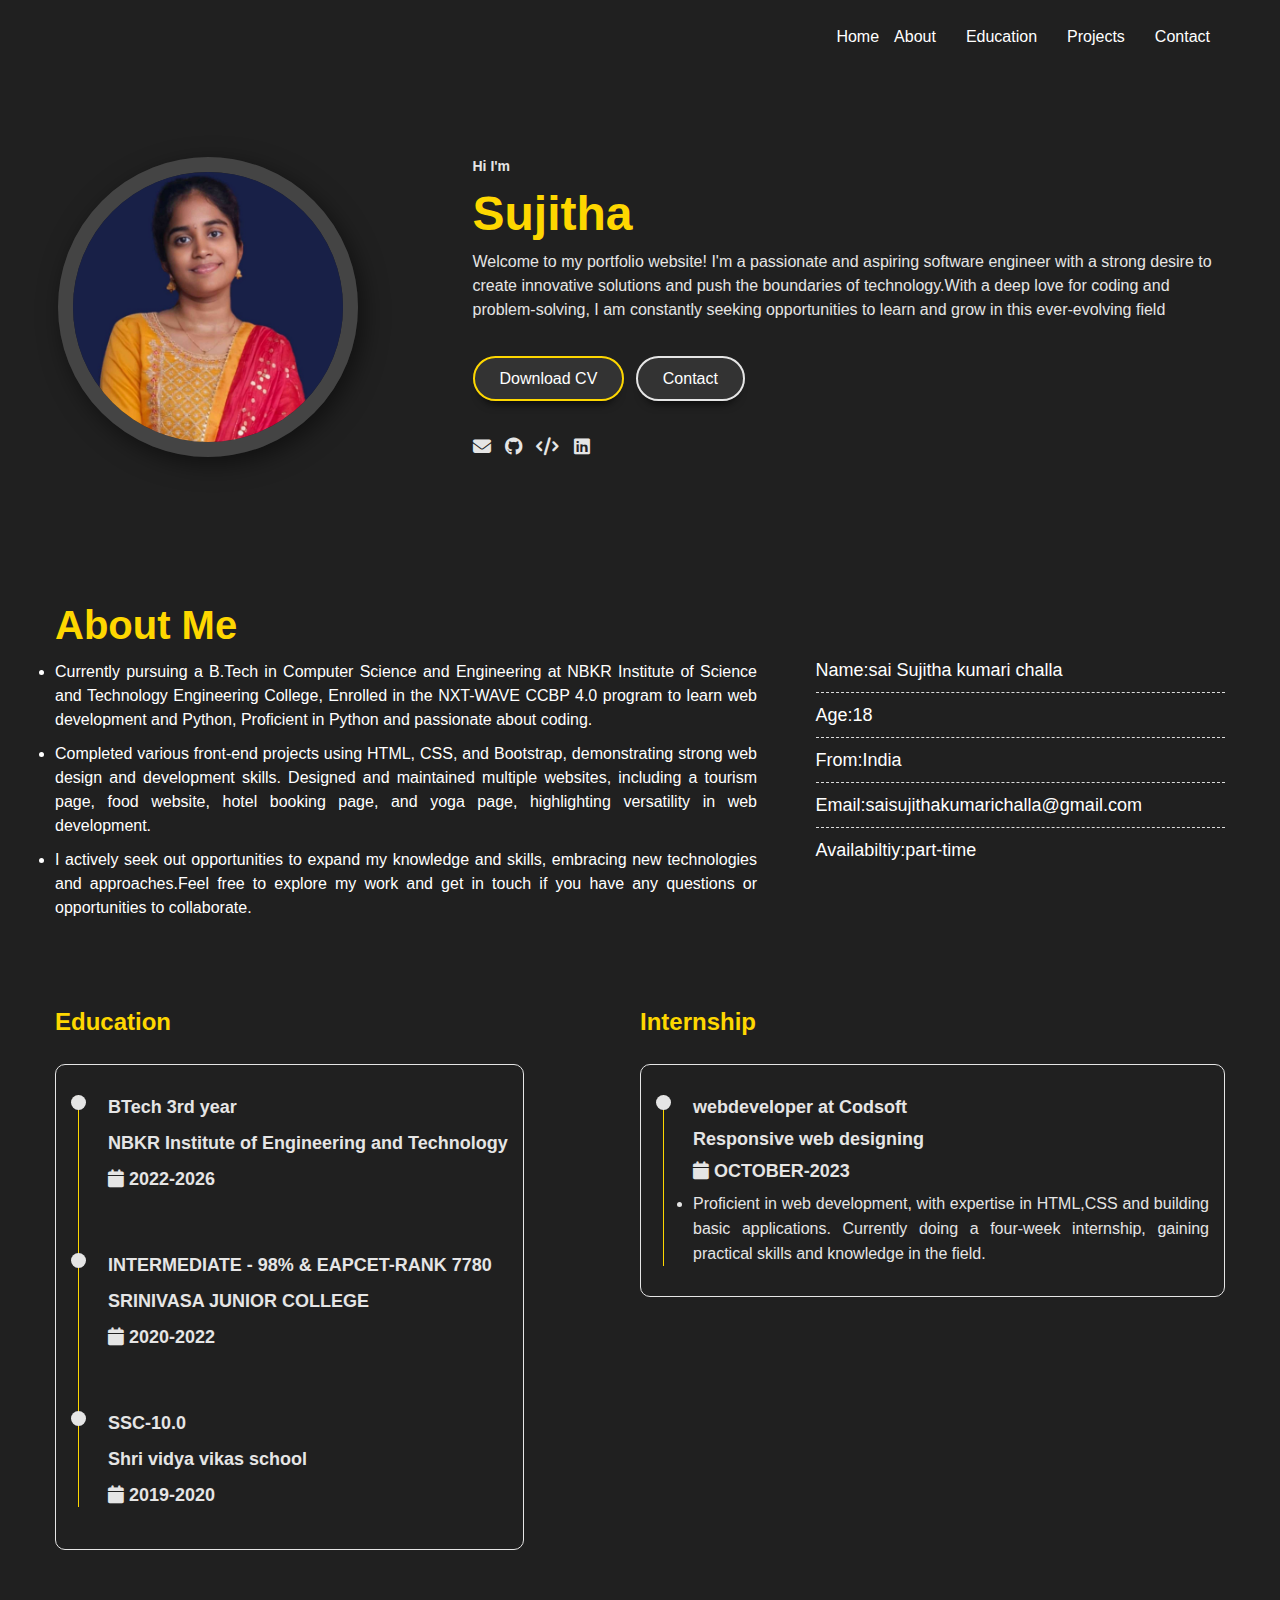
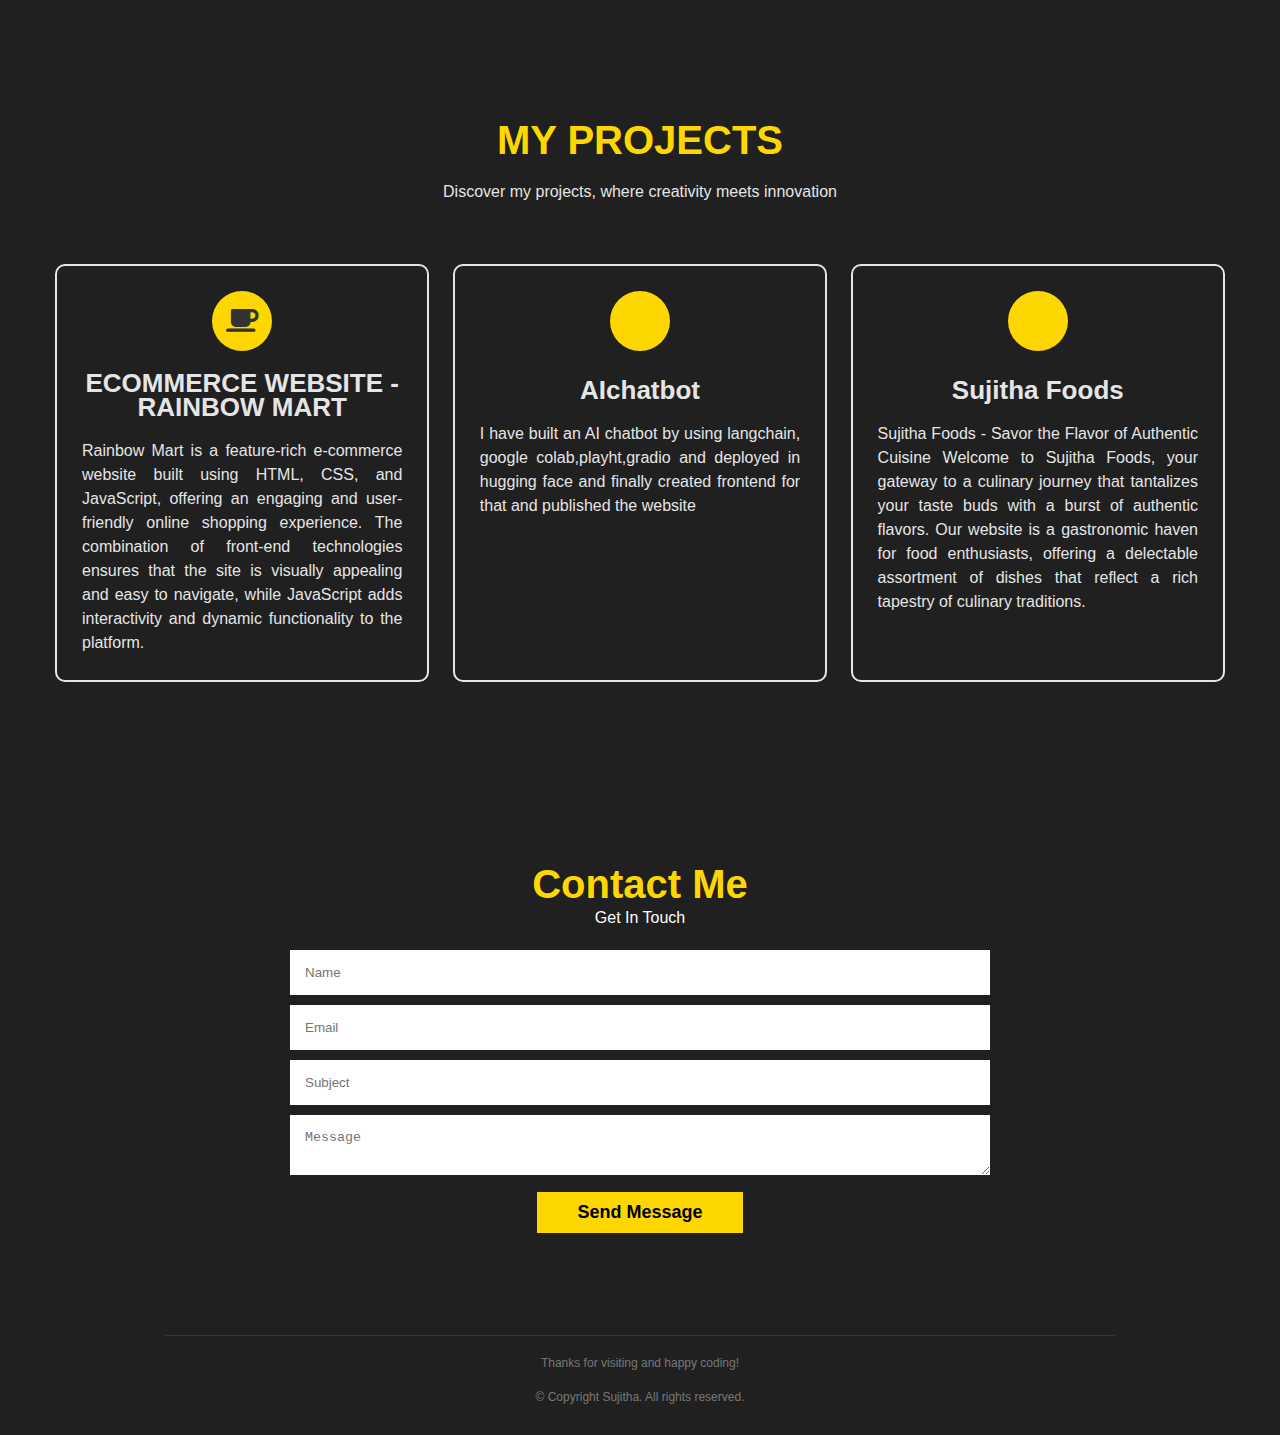
==== index.html @ 828e31e3 "Update and rename portfolio.html to index.html" ====
<!DOCTYPE html>
<html lang="en">

<head>
    <meta charset="UTF-8">
    <meta http-equiv="X-UA-Compatible" content="IE=edge">
    <meta name="viewport" content="width=device-width, initial-scale=1.0">
    <title>Sujitha Challa</title>
    <link rel="icon" href="https://i.ibb.co/zRsTj3p/Frame-1-37.png">


    <link rel="stylesheet" href="portfolio.css">
    <link rel="stylesheet" href="https://cdnjs.cloudflare.com/ajax/libs/font-awesome/6.4.0/css/all.min.css" class="stylesheet">
</head>

<body>


    <header class="header-area">
        <div class="container">
            <div class="header">

                <a href="" class="logo">
                    <img src="https://i.pinimg.com/originals/dc/09/54/dc0954a7d3904fd05b177b62f11bd2fe.jpg" alt="" class="signature">

                </a>

                <ul class="navbar">
                    <li><a href="#home">Home</a></li>
                    <li><a href="#about">About</a></li>
                    <li><a href="#education">Education</a></li>
                    <li><a href="#projects">Projects</a></li>
                    <li><a href="#contact">Contact</a></li>
                </ul>

                <div class="menu_icon">
                    <i class="fa fa-bars"></i>
                </div>

            </div>
        </div>
    </header>


    <div class="FirstElement" id="home">
        <div class="profile-photo">
            <img src="sujitha.jpg" alt="profile picture">
        </div>
        <div class="profile-text">
            <h5>Hi I'm </h5><br>
            <h1>Sujitha</h1><br>
            <p>Welcome to my portfolio website! I'm a passionate and aspiring software engineer with a strong desire to create innovative solutions and push the boundaries of technology.With a deep love for coding and problem-solving, I am constantly seeking opportunities to learn and grow in this ever-evolving field</p>

            <div class="btn-group">
                <a href="" class="btn   active">Download CV</a>
                <a href="" class="btn">Contact</a>
            </div>

            <div class="social">
                <a href=""><i class="fa fa-envelope"></i></a>
                <a href="https://github.com/saisujitha97"><i class="fa-brands fa-github"></i></a>
                <a href="https://leetcode.com/sujitha97/"><i class="fa fa-code"></i></a>
                <a href="https://linkedin.com/in/sai-sujitha-kumari-challa-22b56024a"><i class="fa-brands fa-linkedin"></i></a>
            </div>
        </div>
    </div>


    <section class="about-area" id="about">
        <div class="container">
            <div class="about">

                <div class="about-content">
                    <h4>About Me</h4>
                    <ul>
                        <li>Currently pursuing a B.Tech in Computer Science and Engineering at NBKR Institute of Science and Technology Engineering College,
                            Enrolled in the NXT-WAVE CCBP 4.0 program to learn web development and Python,
                            Proficient in Python and passionate about coding.</li>
                        <li> Completed various front-end projects using HTML, CSS, and Bootstrap, demonstrating strong web design and development skills.
                            Designed and maintained multiple websites, including a tourism page, food website, hotel booking page, and yoga page, highlighting versatility in web development.</li>
                        <li> I actively seek out opportunities to expand my knowledge and skills, embracing new technologies and approaches.Feel free to explore my work and get in touch if you have any questions or opportunities to collaborate. </li>
                    </ul>
                </div>

                <div class="about-skills">
                    <ul>
                        <li>Name:sai Sujitha kumari challa</li>
                        <li>Age:18</li>
                        <li>From:India</li>
                        <li>Email:saisujithakumarichalla@gmail.com</li>
                        <li>Availabiltiy:part-time</li>

                    </ul>
                </div>
            </div>
        </div>
    </section>



    <section class="education-content" id="education">
        <div class="container">
            <div class="row">
                <div class="education ">
                    <h3 class="title">Education</h3>
                    <div class="row">
                        <div class="timeline-box">
                            <div class="timeline">

                                <!-- Timeline-item -->
                                <div class="timeline-item">
                                    <div class="circle-dot"></div>
                                    <h3 class="timeline-title">
                                        BTech 3rd year
                                    </h3>
                                    <h4 class="timeline-title">NBKR Institute of Engineering and Technology</h4>
                                    <h4 class="timeline-title">
                                        <i class="fa fa-calendar"></i> 2022-2026
                                    </h4>
                                </div>

                                <div class="timeline-item">
                                    <div class="circle-dot"></div>
                                    <h3 class="timeline-title">INTERMEDIATE - 98% & EAPCET-RANK 7780</h3>
                                    <h4 class="timeline-title">SRINIVASA JUNIOR COLLEGE</h4>
                                    <h4 class="timeline-title">
                                        <i class="fa fa-calendar"></i> 2020-2022
                                    </h4>
                                </div>
                                <!-- Timeline-item -->
                                <div class="timeline-item">
                                    <div class="circle-dot"></div>
                                    <h3 class="timeline-title">
                                        SSC-10.0
                                    </h3>
                                    <h4 class="timeline-title"> Shri vidya vikas school</h4>
                                    <h4 class="timeline-title">
                                        <i class="fa fa-calendar"></i> 2019-2020
                                    </h4>
                                </div>

                            </div>
                        </div>
                    </div>
                </div>
                <div class="internship">
                    <h3 class="title">Internship</h3>
                    <div class="row">
                        <div class="timeline-box">
                            <div class="timeline">

                                <!-- Timeline-item -->
                                <div class="timeline-item">
                                    <div class="circle-dot"></div>
                                    <h3 class="timeline-title">
                                        webdeveloper at Codsoft
                                    </h3>
                                    <h4 class="timeline-title">Responsive web designing</h4>
                                    <h4 class="timeline-title">
                                        <i class="fa fa-calendar"></i> OCTOBER-2023
                                    </h4>
                                    <li class="timeline-text">Proficient in web development, with expertise in HTML,CSS and building basic applications. Currently doing a four-week internship, gaining practical skills and knowledge in the field.
                                    </li>
                                </div>



                            </div>
                        </div>
                    </div>
                </div>
            </div>
        </div>
    </section>


    <section class="project-content" id="projects">
        <div class="container">
            <div class="project-title">
                <h4>My Projects</h4>
                <p>Discover my projects, where creativity meets innovation</p>
            </div>
            <div class="projects">
                <!-- 1st Project -->
                <div class="project">
                    <i class="fa fa-coffee" href="https://rainbowmart.ccbp.tech/"></i>
                    <h4>ECOMMERCE WEBSITE - RAINBOW MART</h4>
                    <p>Rainbow Mart is a feature-rich e-commerce website built using HTML, CSS, and JavaScript, offering an engaging and user-friendly online shopping experience. The combination of front-end technologies ensures that the site is visually appealing and easy to navigate, while JavaScript adds interactivity and dynamic functionality to the platform.</p>
                </div>
                <!-- 2nd Project -->
                <div class="project" href="https://sujithaaibot.ccbp.tech/">
                    <i class="fa fa-ai"></i>
                    <h4>AIchatbot</h4>
                    <p>I have built an AI chatbot by using langchain, google colab,playht,gradio and deployed in hugging face and finally created frontend for that and published the website</p>
                </div>
                <!-- 3rd Project -->
                
                <div class="project">
                    <i class="fa fa-rice"></i>
                    <h4>Sujitha foods</h4>
                    <p>Sujitha Foods - Savor the Flavor of Authentic Cuisine

                        Welcome to Sujitha Foods, your gateway to a culinary journey that tantalizes your taste buds with a burst of authentic flavors. Our website is a gastronomic haven for food enthusiasts, offering a delectable assortment of dishes that reflect a rich tapestry of culinary traditions.</p>
                </div>
            </div>
        </div>
    </section>



    <section class="contact-content" id="contact">
        <div class="container">
            <div class="contact-title">
                <h4>Contact Me</h4>
                <p>Get In Touch</p>
            </div>
            <div class="contact">
                <form name="submitToGoogleSheet">
                    <input type="text" name="NAME" placeholder="Name" required>
                    <input type="email" name="EMAIL" placeholder="Email" required>
                    <input type="text" name="SUBJECT" placeholder="Subject">
                    <textarea name="MESSAGE" placeholder="Message"></textarea>
                    <input type="submit" value="Send Message" class="submit">
                </form>
                <span id="msg"></span>
            </div>
        </div>
    </section>

    <script src="https://code.jquery.com/jquery-3.7.0.min.js" integrity="sha256-2Pmvv0kuTBOenSvLm6bvfBSSHrUJ+3A7x6P5Ebd07/g=" crossorigin="anonymous"></script>
    <script src="https://cdn.jsdelivr.net/npm/typed.js@2.0.12"></script>
    <script src="https://unpkg.com/scrollreveal"></script>
   


    <footer class="footer">
        <small class="message">Thanks for visiting and happy coding!</small>
        <small class="copyright">&copy; Copyright Sujitha. All rights reserved.</small>
    </footer>

</body>

</html>
---- portfolio.css ----
@import url('https://fonts.googleapis.com/css2?family=Bree+Serif&family=Caveat:wght@400;700&family=Lobster&family=Monoton&family=Open+Sans:ital,wght@0,400;0,700;1,400;1,700&family=Playfair+Display+SC:ital,wght@0,400;0,700;1,700&family=Playfair+Display:ital,wght@0,400;0,700;1,700&family=Roboto:ital,wght@0,400;0,700;1,400;1,700&family=Source+Sans+Pro:ital,wght@0,400;0,700;1,700&family=Work+Sans:ital,wght@0,400;0,700;1,700&display=swap');

* {
    margin: 0;
    padding: 0;
    box-sizing: border-box;
    scroll-behavior: smooth;
}

a {
    text-decoration: none;
    color: #fff;
    transition: 0.3s;
}

ul {
    list-style: none;
}

img {
    max-width: 100%;
}

body {
    font-family: 'Lexend', sans-serif;
    font-size: 16px;
    line-height: 24px;
    background-color: #202020;
}

.container {
    width: 1170px;
    margin: auto;
}




/*---------------------------Header---------------------------*/

.header-area {
    padding: 25px 0;
    transition: padding .3s;
}

.header-area.sticky {
    position: fixed;
    top: 0;
    left: 0;
    width: 100%;
    z-index: 99;
    background-color: #202020;
    padding: 5px;
}

.header {
    display: flex;
    justify-content: space-between;
    align-items: center;
    /* padding-bottom: 2rem; */
}

.logo {
    display: flex;
    align-items: center;
    position: relative;
    text-transform: uppercase;
    font-size: 26px;
    font-weight: 700;
}

.logo .fa-bolt {
    color: #fed700;
    font-size: 19.5px;
    position: absolute;
    top: 60%;
    left: 100%;
    transform: translate(-50%, -50%);
    z-index: 1;
}

.signature {
    width: 100px;
    height: auto;
    margin-right: 10px;
}

.header ul li:first-child {
    margin-right: auto;
}

.header ul {
    display: flex;
    align-items: center;
}

.header ul li {
    margin: 0 15px;
}

.header ul li a {
    text-transform: capitalize;
    display: block;
}

.header ul li a.active {
    color: #fed700;
}

.header ul li a:hover {
    color: #fed700;
}

.header .menu_icon {
    color: #fff;
    font-size: 18px;
    cursor: pointer;
    display: none;
}


/*---------------------------HomePage--------------------------*/

.FirstElement {
    display: flex;
    justify-content: space-around;
    align-items: center;
    padding-top: 5rem;
}

.FirstElement.adjusted-padding {
    padding-top: 40px;
}

.FirstElement .profile-photo {
    width: 300px;
    height: 300px;
    border-radius: 50%;
    overflow: hidden;
    border: 15px solid #444444;
    box-shadow: 5px 7px 25px rgba(0, 0, 0, 0.5)
}

profile-photo .img {
    height: 100%;
    width: 100%;
    transition: 0.5s;
}

.FirstElement .profile-photo img:hover {
    transform: scale(1.2);
}

.profile-text {
    max-width: 750px;
    display: flex;
    flex-direction: column;
}

.profile-text h5 {
    color: #e5e5e5;
    font-size: 14px;
}

.profile-text h1 {
    color: #fed700;
    font-size: 3rem;
}

.profile-text p {
    color: #e5e5e5;
}

.profile-text .social i {
    color: #e5e5e5;
    font-size: 18px;
    margin-right: 10px;
    transition: 0.5s;
}

.profile-text .social i:hover {
    color: #fed700;
    transform: rotate(360deg);
}



/*---------------------------About---------------------------*/

.about-area {
    padding-top: 130px;
    background-color: #202020;
}

.about {
    display: flex;
    justify-content: space-between;
    align-items: center;
    margin-bottom: 50px;
}

.about-content {
    flex-basis: 60%;
}

.about-content h4 {
    color: #fed700;
    font-size: 40px;
    line-height: 70px;
    text-transform: capitalize;
}

.about-content ul {
    color: #fff;
    text-align: justify;
}

.about-content ul li {
    list-style-type: disc;
    margin-bottom: 10px;
}

.about-skills {
    flex-basis: 35%;
}

.about-skills ul li {
    border-bottom: 1px dashed #ddd;
    padding-bottom: 10px;
    margin-bottom: 10px;
    color: #fff;
    font-size: 18px;
}

.about-skills ul li:last-child {
    border-bottom: 0;
    padding-bottom: 0;
    margin-bottom: 0;
}


/*---------------------------Button---------------------------*/

.btn-group {
    margin: 45px 0;
}

.btn-group .btn {
    border-color: #d5d5d5;
    color: #fff;
    background-color: #333;
    padding: 12px 25px;
    margin: 5px 0;
    margin-right: 7px;
    border-radius: 30px;
    border: 2px solid #e5e5e5;
    box-shadow: 0 10px 10px -8px rgb(0 0 0 / 78%);
}

.btn.active {
    border-color: #fed700;
}


/*---------------------------Education & Internship---------------------------*/

.education-content .row {
    display: flex;
    border-radius: 5px;
    height: 400px;
    margin-bottom: 250px;
}

.education-content .title {
    color: #fed700;
}

.education-content .row .education,
.education-content .row .internship {
    color: #e5e5e5;
    flex: 0 0 50%;
    max-width: 50%;
    margin-top: 30px;
}

.education-content h3.title {
    font-size: 24px;
    margin-bottom: 30px;
    font-weight: 700;
}

.education-content .row.timeline-box {
    flex: 0 0 100%;
    max-width: 100%;
}

.education-content .row .timeline {
    /* background-color:#e5e5e5; */
    padding: 30px 15px;
    border: 1px solid #e5e5e5;
    border-radius: 10px;
    width: 100%;
    position: relative;
}

.education-content .row .timeline-item {
    position: relative;
    padding-left: 37px;
    padding-bottom: 50px;
}

.education-content .row .internship .timeline-item {
    position: relative;
    padding-left: 37px;
    padding-bottom: 30px;
}

.education-content .row .timeline-item:last-child {
    padding-bottom: 0;
}

.education-content .row .timeline-item::before {
    content: "";
    width: 1px;
    position: absolute;
    height: 100%;
    left: 7px;
    top: 0;
    background-color: #fed700;
}

.education-content .row .circle-dot {
    position: absolute;
    left: 0;
    top: 0;
    height: 15px;
    width: 15px;
    border-radius: 50%;
    background-color: #e5e5e5;
}

.education-content .row .timeline-title {
    font-weight: 700;
    font-size: 18px;
    margin-bottom: 12px;
}

.education-content .row .internship .timeline-title {
    font-weight: 700;
    font-size: 18px;
    margin-bottom: 8px;
}

.education-content .row .timeline-text {
    line-height: 25px;
    font-size: 16px;
    text-align: justify;
}



/*---------------------------Projects---------------------------*/
.project-content {
    padding: 90px 0;
    /* color:#fff;  */
}

.project-title {
    margin-bottom: 60px;
    text-align: center;
}

.project-title h4 {
    text-transform: uppercase;
    font-size: 40px;
    line-height: 40px;
    color: #fed700;
    margin-bottom: 20px;
}

.project-title p {
    color: #e5e5e5;
}

.projects {
    display: flex;
    justify-content: space-between;
    flex-wrap: wrap;
}

.project {
    /* padding: 30px 15px; */
    color: #e5e5e5;
    border: 2px solid #e5e5e5;
    border-radius: 10px;
    width: 100%;
    position: relative;
    padding: 25px;
    text-align: center;
    flex-basis: 32%;
    transition: .3s;
}

.project i {
    background-color: #fed700;
    width: 60px;
    height: 60px;
    color: #333;
    font-size: 26px;
    line-height: 60px;
    border-radius: 50%;
}

.project h4 {
    font-size: 26px;
    text-transform: capitalize;
    margin: 20px 0;
}

.project p {
    text-align: justify;
}

.project:hover {
    border-color: #fed700;
}



/*---------------------------Contact Me---------------------------*/
.contact-content {
    padding: 100px 0;
    color: #fff;
    text-align: center;
}

.contact-content .contact-title h4 {
    font-size: 40px;
    text-transform: capitalize;
    color: #fed700;
    padding-bottom: 10px;
}

.contact-content .contact-title p {
    padding-bottom: 20px;
}

.contact {
    max-width: 700px;
    margin: auto;
}

.contact input,
.contact textarea {
    width: 100%;
    padding: 15px;
    border: 0;
    margin-bottom: 10px;
}

.contact .submit {
    width: auto;
    background-color: #fed700;
    padding: 10px 40px;
    font-weight: bold;
    font-size: 18px;
}

.contact .submit:hover {
    transform: scale(1.1);
    cursor: pointer;
}

#msg {
    color: #fff;
    font-size: 20px;
    margin-top: -8px;
    display: block;
}






/*---------------------------Footer---------------------------*/
.footer {
    max-width: 950px;
    margin: 0 auto;
    padding: 15px 0 26px;
    border-top: 1px solid rgba(255, 255, 255, 0.1);
    color: rgba(255, 255, 255, 0.4);
    display: flex;
    flex-direction: column;
    align-items: center;
    text-align: center;
}

.footer .message {
    font-size: 12px;
    color: rgba(255, 255, 255, 0.4);
    margin-bottom: 10px;
}

.copyright {
    font-size: 12px;
}




/*------------------- Responsive Design on small screen -------------------*/

/* Medium layout */
@media only screen and (min-width:1000px) and (max-width:1200px) {
    .container {
        width: 970px;
    }
}

@media(max-width:1050px) {
    .FirstElement {
        flex-direction: column;
        padding-top: 2rem;
    }

    .profile-text {
        padding: 40px 0px;
    }
}



/* tablet layout */
@media only screen and (min-width:768px) and (max-width:999px) {
    .container {
        width: 750px;
    }
}


/* Mobile Layout */
@media only screen and (max-width:767px) {
    .container {
        width: 350px;
    }

    .header .menu_icon {
        display: block;
    }

    .header ul {
        display: none;
    }

    .header i {
        color: #e5e5e5;
    }

    .profile-text {
        width: 350px;
    }

    .FirstElement .profile-text p {
        text-align: justify;
    }

    .about {
        flex-direction: column;
        flex-basis: 100%;
        margin-bottom: 30px;
    }

    .about-skills {
        width: 100%;
        margin-top: 30px;
    }

    .education-content .row {
        flex-direction: column;
        height: auto;
        margin-bottom: 50px;
    }

    .education-content .row .education,
    .education-content .row .internship {
        flex-basis: 100%;
        max-width: 100%;
        margin-top: 30px;
    }

    .project {
        flex-basis: 100%;
        margin-bottom: 30px;
    }

}
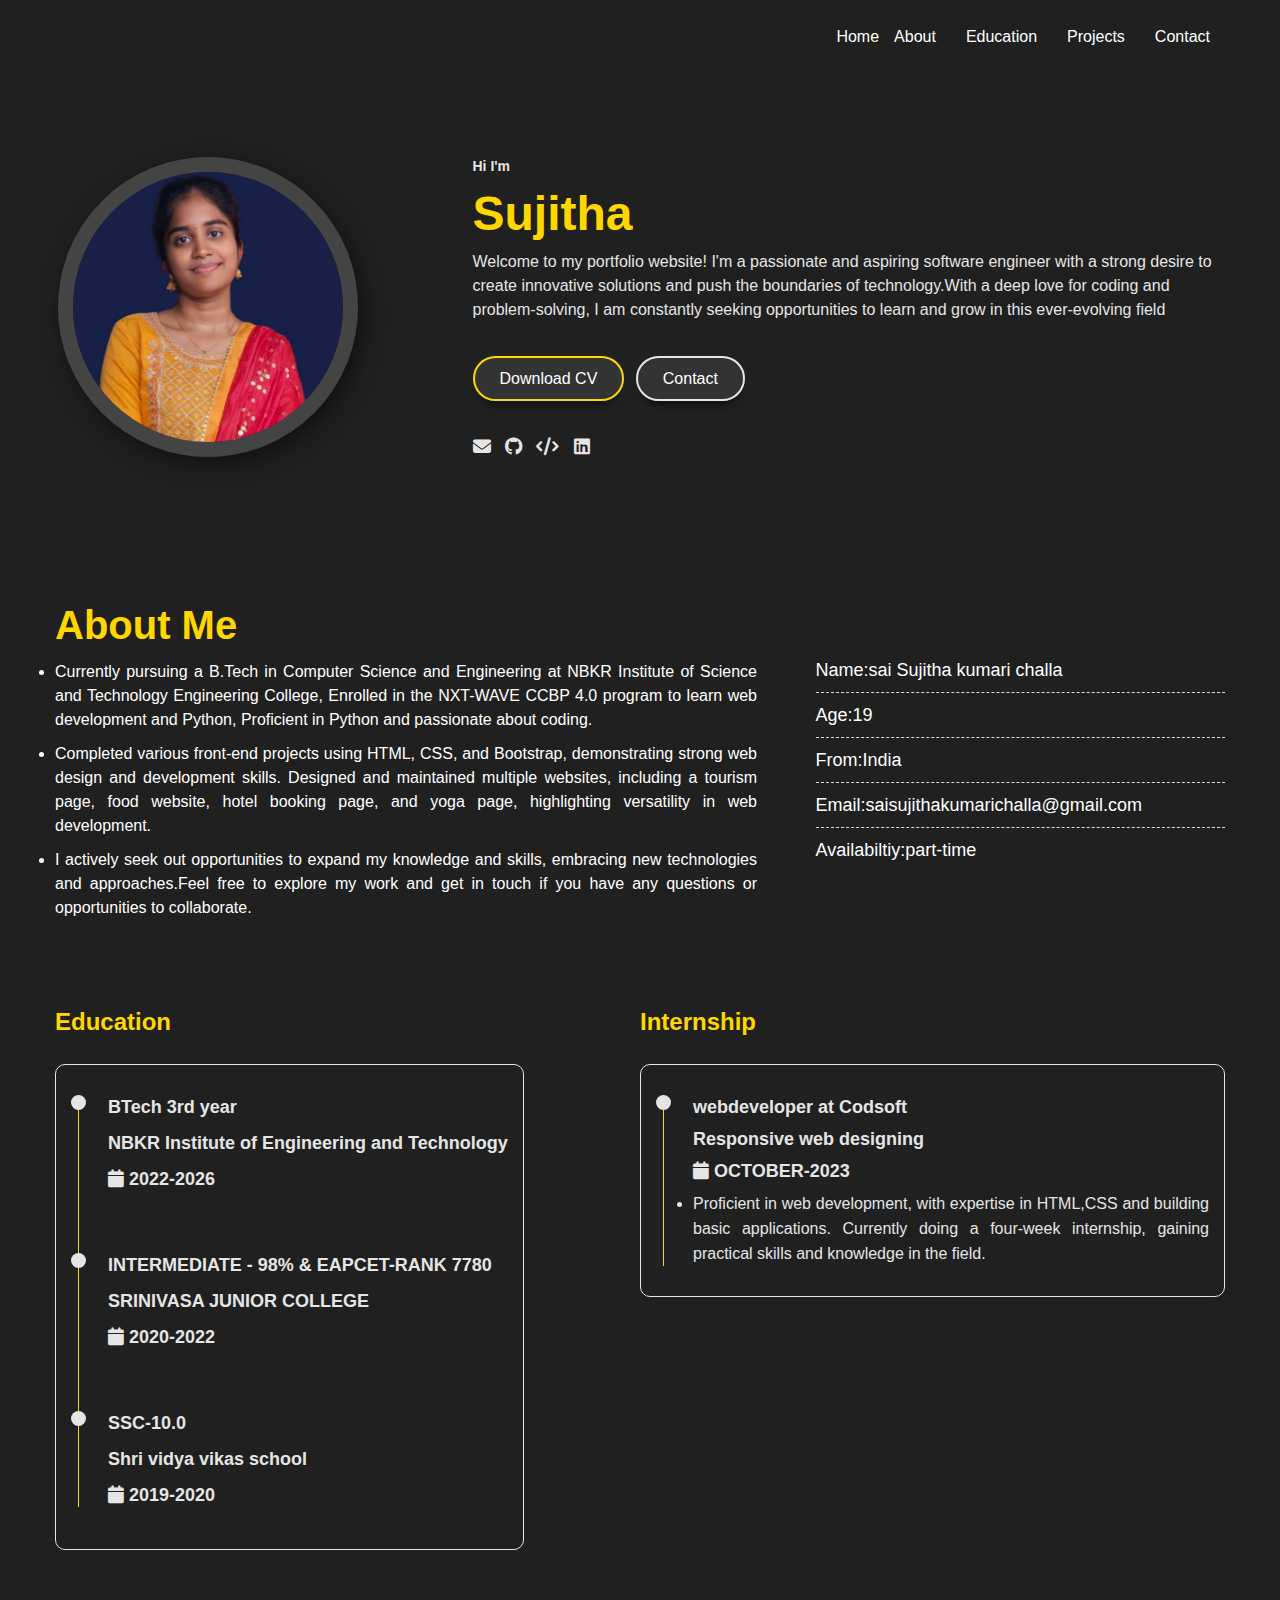
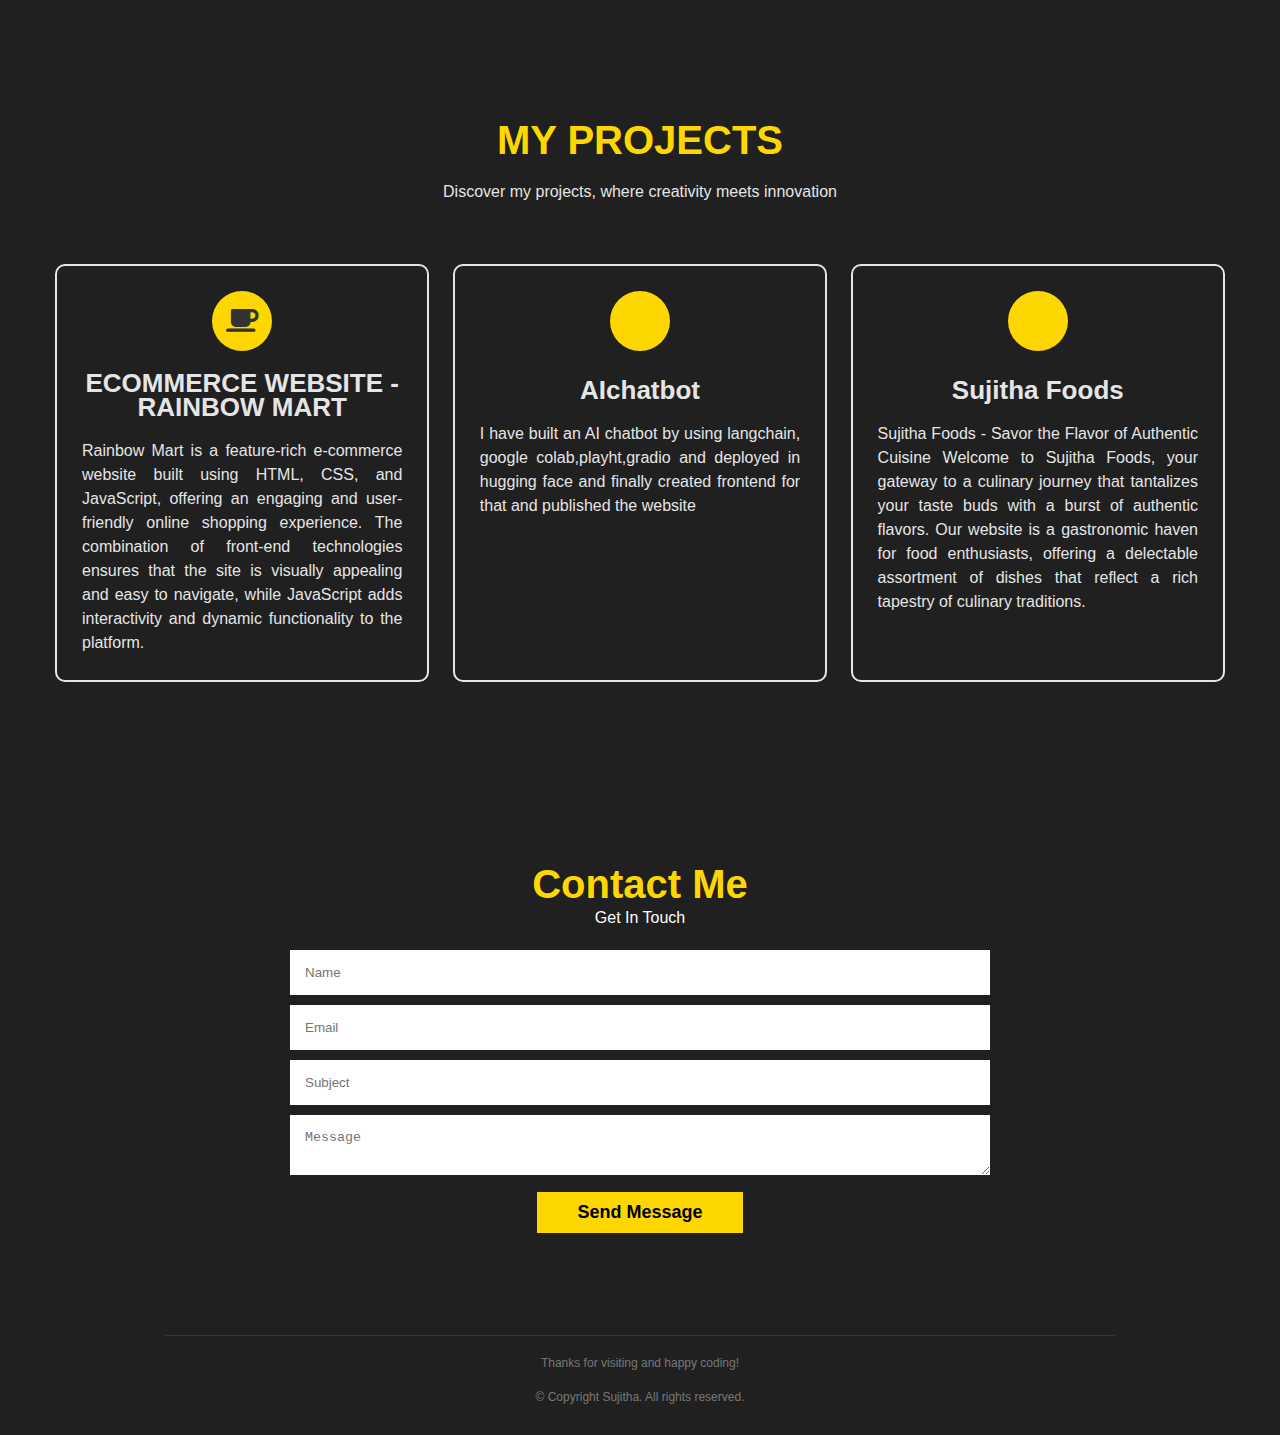
==== commit 957f29b5: "Update index.html" ====
--- a/index.html
+++ b/index.html
@@ -52,7 +52,7 @@
             <p>Welcome to my portfolio website! I'm a passionate and aspiring software engineer with a strong desire to create innovative solutions and push the boundaries of technology.With a deep love for coding and problem-solving, I am constantly seeking opportunities to learn and grow in this ever-evolving field</p>
 
             <div class="btn-group">
-                <a href="" class="btn   active">Download CV</a>
+                <a href="https://drive.google.com/file/d/1raI4MxQ1aIOTP7GgjN9PMy_Sih0lP8BG/view?usp=drive_link" class="btn   active">Download CV</a>
                 <a href="" class="btn">Contact</a>
             </div>
 
@@ -85,7 +85,7 @@
                 <div class="about-skills">
                     <ul>
                         <li>Name:sai Sujitha kumari challa</li>
-                        <li>Age:18</li>
+                        <li>Age:19</li>
                         <li>From:India</li>
                         <li>Email:saisujithakumarichalla@gmail.com</li>
                         <li>Availabiltiy:part-time</li>
